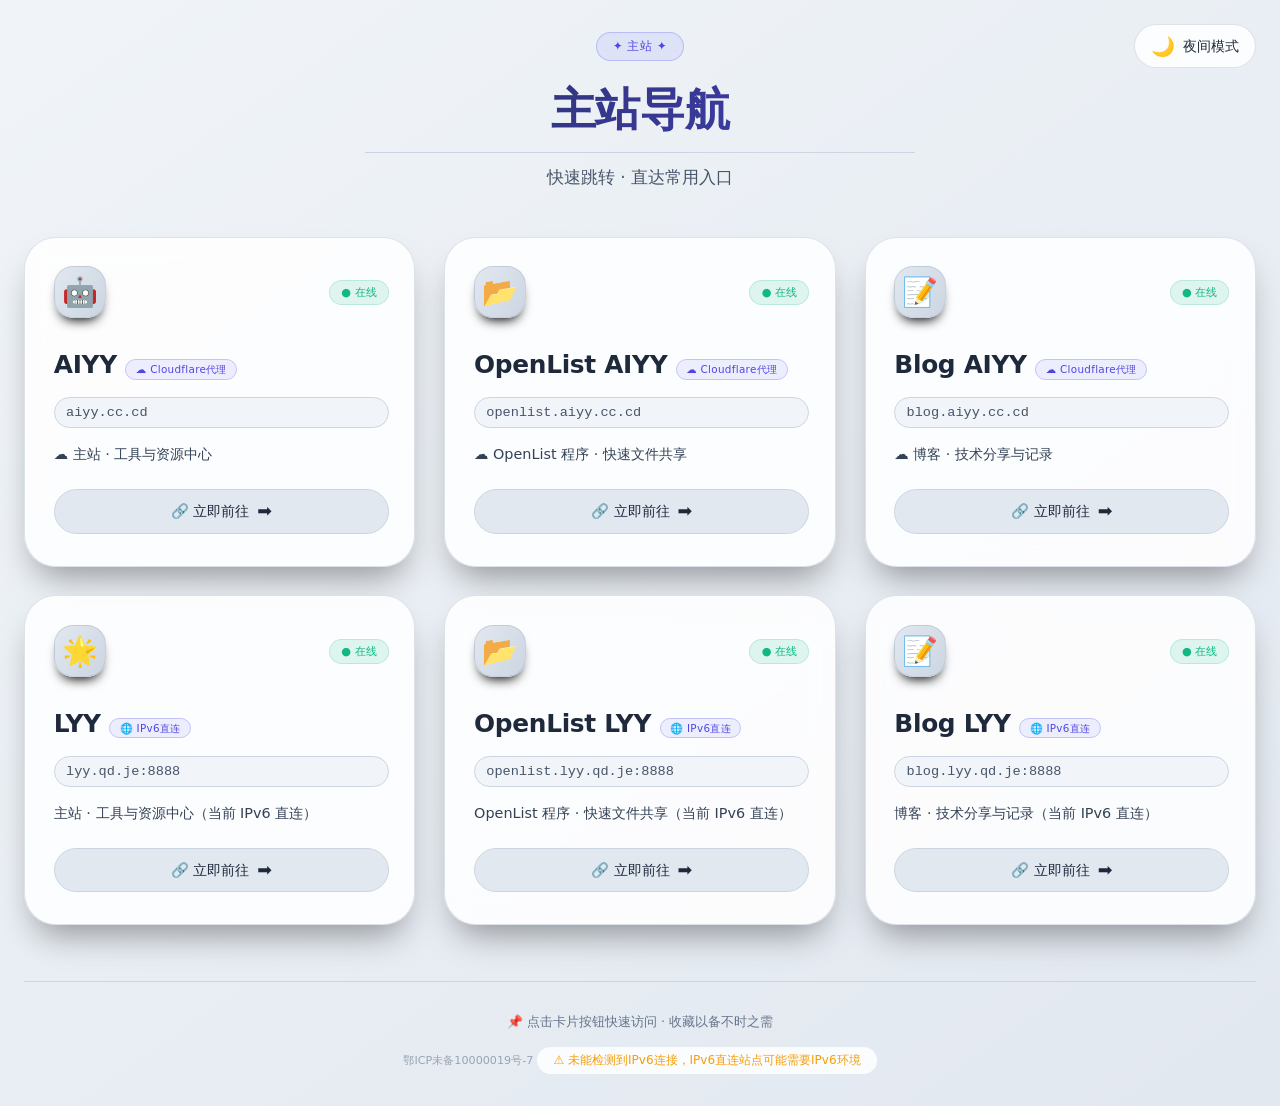
==== index.html @ 5a1389b8 "2026/6/12" ====
<!DOCTYPE html>
<html lang="zh-CN">

<head>
    <meta charset="UTF-8">
    <meta name="viewport" content="width=device-width, initial-scale=1.0, user-scalable=yes">
    <title>主站 · 快速链接入口</title>

    <link rel="stylesheet" href="css/style.css">

</head>

<body>
    <div class="container">
        <div class="header">
            <div class="badge">✦ 主站 ✦</div>
            <h1>主站导航</h1>
            <div class="sub">快速跳转 · 直达常用入口</div>
        </div>

        <div class="grid" id="navGrid"></div>

        <div class="footer">
            <span>📌 点击卡片按钮快速访问 · 收藏以备不时之需</span><br />
            <span style="font-size:0.7rem; opacity:0.6;">鄂ICP未备10000019号-7</span>
        </div>
    </div>

    <script src="js/index.js"></script>

</body>

</html>
---- css/style.css ----
/* 全局变量 - 支持亮色/暗色主题 */
:root {
    /* 暗色主题（默认） */
    --bg-gradient-start: #0a0f1e;
    --bg-gradient-end: #0c1222;
    --text-primary: #eef2ff;
    --text-secondary: #9ca3af;
    --card-bg: rgba(18, 25, 45, 0.65);
    --card-border: rgba(55, 65, 81, 0.5);
    --card-hover-bg: rgba(22, 31, 55, 0.8);
    --badge-bg: rgba(99, 102, 241, 0.2);
    --badge-border: rgba(99, 102, 241, 0.4);
    --badge-text: #a5b4fc;
    --icon-bg-start: #1e293b;
    --icon-bg-end: #0f172a;
    --url-bg: #00000030;
    --url-border: #2d3a4e;
    --url-hover-bg: #3b4b6e;
    --desc-text: #b9c3db;
    --btn-bg: #2d3a5e80;
    --btn-border: #4b5563;
    --btn-hover-bg: #4f46e5;
    --footer-text: #6c7289;
    --footer-border: #1e2a3a;
}

/* 亮色主题 */
[data-theme="light"] {
    --bg-gradient-start: #f0f4f8;
    --bg-gradient-end: #e2e8f0;
    --text-primary: #1e293b;
    --text-secondary: #475569;
    --card-bg: rgba(255, 255, 255, 0.85);
    --card-border: rgba(148, 163, 184, 0.3);
    --card-hover-bg: rgba(255, 255, 255, 0.95);
    --badge-bg: rgba(99, 102, 241, 0.1);
    --badge-border: rgba(99, 102, 241, 0.3);
    --badge-text: #4f46e5;
    --icon-bg-start: #e2e8f0;
    --icon-bg-end: #cbd5e1;
    --url-bg: #f1f5f9;
    --url-border: #cbd5e1;
    --url-hover-bg: #e2e8f0;
    --desc-text: #334155;
    --btn-bg: #e2e8f0;
    --btn-border: #cbd5e1;
    --btn-hover-bg: #4f46e5;
    --footer-text: #64748b;
    --footer-border: #cbd5e1;
}

* {
    margin: 0;
    padding: 0;
    box-sizing: border-box;
}

body {
    background: linear-gradient(145deg, var(--bg-gradient-start) 0%, var(--bg-gradient-end) 100%);
    font-family: 'Inter', system-ui, -apple-system, 'Segoe UI', Roboto, 'Helvetica Neue', sans-serif;
    min-height: 100vh;
    display: flex;
    align-items: center;
    justify-content: center;
    padding: 2rem 1.5rem;
    color: var(--text-primary);
    transition: background 0.3s ease, color 0.3s ease;
}

.container {
    max-width: 1300px;
    width: 100%;
    margin: 0 auto;
}

.header {
    text-align: center;
    margin-bottom: 3rem;
}

/* 主题切换按钮 */
.theme-toggle {
    position: fixed;
    top: 1.5rem;
    right: 1.5rem;
    background: var(--card-bg);
    backdrop-filter: blur(8px);
    border: 1px solid var(--card-border);
    border-radius: 3rem;
    padding: 0.6rem 1rem;
    cursor: pointer;
    display: flex;
    align-items: center;
    gap: 0.5rem;
    font-size: 0.9rem;
    font-weight: 500;
    color: var(--text-primary);
    transition: all 0.2s ease;
    z-index: 1000;
}

.theme-toggle:hover {
    transform: scale(1.02);
    border-color: rgba(99, 102, 241, 0.6);
}

.theme-toggle-icon {
    font-size: 1.2rem;
}

.badge {
    display: inline-block;
    background: var(--badge-bg);
    backdrop-filter: blur(4px);
    border: 1px solid var(--badge-border);
    padding: 0.3rem 1rem;
    border-radius: 40px;
    font-size: 0.75rem;
    letter-spacing: 0.5px;
    font-weight: 500;
    color: var(--badge-text);
    margin-bottom: 1.2rem;
}

h1 {
    font-size: 2.8rem;
    font-weight: 700;
    background: linear-gradient(135deg, var(--text-primary), var(--badge-text));
    background-clip: text;
    -webkit-background-clip: text;
    color: transparent;
    letter-spacing: -0.01em;
    margin-bottom: 0.75rem;
}

.sub {
    font-size: 1.05rem;
    color: var(--text-secondary);
    max-width: 550px;
    margin: 0 auto;
    border-top: 1px solid var(--footer-border);
    padding-top: 0.8rem;
}

.grid {
    display: grid;
    grid-template-columns: repeat(auto-fit, minmax(300px, 1fr));
    gap: 1.8rem;
    margin-top: 1rem;
}

.card {
    background: var(--card-bg);
    backdrop-filter: blur(12px);
    border-radius: 2rem;
    border: 1px solid var(--card-border);
    transition: all 0.3s cubic-bezier(0.2, 0, 0, 1);
    overflow: hidden;
    box-shadow: 0 20px 35px -12px rgba(0, 0, 0, 0.4);
}

.card:hover {
    transform: translateY(-6px);
    border-color: rgba(99, 102, 241, 0.7);
    box-shadow: 0 25px 40px -14px rgba(0, 0, 0, 0.5), 0 0 0 1px rgba(99, 102, 241, 0.2);
    background: var(--card-hover-bg);
}

.card-inner {
    padding: 1.8rem 1.6rem 2rem 1.8rem;
    display: flex;
    flex-direction: column;
    height: 100%;
}

.icon-area {
    display: flex;
    align-items: center;
    justify-content: space-between;
    margin-bottom: 1.5rem;
}

.icon-bg {
    width: 52px;
    height: 52px;
    background: linear-gradient(125deg, var(--icon-bg-start), var(--icon-bg-end));
    border-radius: 1.2rem;
    display: flex;
    align-items: center;
    justify-content: center;
    font-size: 1.8rem;
    box-shadow: inset 0 1px 1px rgba(255, 255, 255, 0.05), 0 8px 12px -6px black;
    border: 1px solid var(--card-border);
}

.status {
    font-size: 0.7rem;
    background: #10b98120;
    padding: 0.25rem 0.7rem;
    border-radius: 30px;
    color: #10b981;
    border: 1px solid #10b98130;
    font-weight: 500;
}

.site-title {
    font-size: 1.55rem;
    font-weight: 600;
    margin: 0.5rem 0 0.4rem 0;
    letter-spacing: -0.3px;
    word-break: break-word;
    color: var(--text-primary);
}

.strategy-badge {
    font-size: 0.65rem;
    background: var(--badge-bg);
    padding: 0.2rem 0.6rem;
    border-radius: 40px;
    font-weight: normal;
    letter-spacing: 0.3px;
    color: var(--badge-text);
    border: 1px solid var(--badge-border);
    white-space: nowrap;
}

.url-display {
    font-family: 'SF Mono', 'Fira Code', monospace;
    font-size: 0.85rem;
    background: var(--url-bg);
    padding: 0.45rem 0.7rem;
    border-radius: 1rem;
    display: inline-block;
    word-break: break-all;
    color: var(--text-secondary);
    border: 1px solid var(--url-border);
    margin: 0.7rem 0 1rem 0;
    width: 100%;
    cursor: pointer;
    transition: all 0.2s;
}

.url-display:hover {
    background: var(--url-hover-bg);
    border-color: #818cf8;
    color: var(--text-primary);
}

.desc {
    font-size: 0.9rem;
    line-height: 1.45;
    color: var(--desc-text);
    margin-bottom: 1.5rem;
    flex: 1;
}

.link-btn {
    display: inline-flex;
    align-items: center;
    justify-content: center;
    gap: 8px;
    background: var(--btn-bg);
    backdrop-filter: blur(2px);
    border: 1px solid var(--btn-border);
    padding: 0.7rem 1rem;
    border-radius: 2rem;
    color: var(--text-primary);
    font-weight: 500;
    text-decoration: none;
    transition: all 0.2s ease;
    font-size: 0.9rem;
    width: 100%;
    text-align: center;
}

.link-btn:hover {
    background: var(--btn-hover-bg);
    border-color: #818cf8;
    color: white;
    box-shadow: 0 6px 14px -6px #4f46e5;
    letter-spacing: 0.3px;
}

.footer {
    margin-top: 3.5rem;
    text-align: center;
    font-size: 0.8rem;
    color: var(--footer-text);
    border-top: 1px solid var(--footer-border);
    padding-top: 2rem;
}

/* IPv6 提示样式 */
#ipv6StatusHint {
    margin-top: 1rem;
    font-size: 0.75rem;
    padding: 0.3rem 1rem;
    background: var(--card-bg);
    border-radius: 20px;
    display: inline-block;
    width: auto;
}

@media (max-width: 640px) {
    body {
        padding: 1.2rem;
    }

    h1 {
        font-size: 2rem;
    }

    .card-inner {
        padding: 1.4rem;
    }

    .site-title {
        font-size: 1.35rem;
        flex-direction: column;
        align-items: flex-start;
    }

    .theme-toggle {
        top: 1rem;
        right: 1rem;
        padding: 0.4rem 0.8rem;
        font-size: 0.8rem;
    }
}
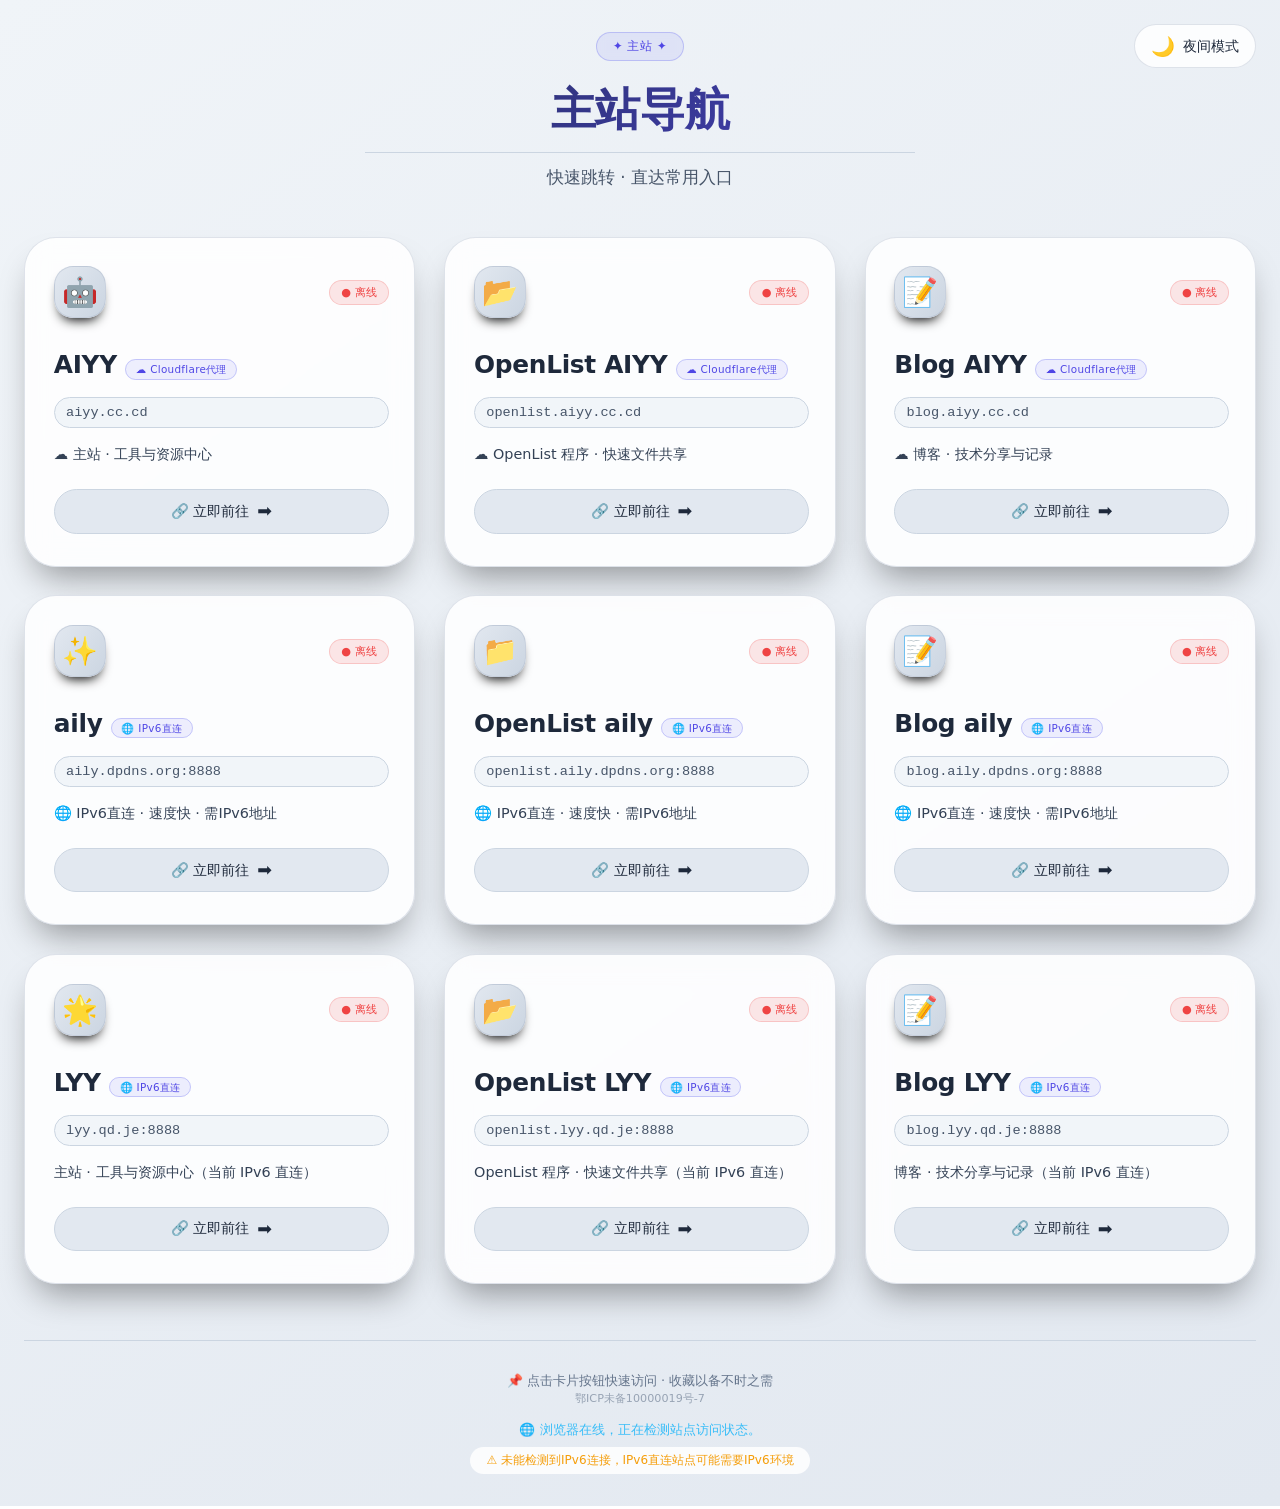
==== commit 5bb7eb9d: "更新 index.html" ====
--- a/index.html
+++ b/index.html
@@ -26,7 +26,7 @@
         </div>
     </div>
 
-    <script src="js/index.js"></script>
+    <script src="js/main.js"></script>
 
 </body>
 
--- a/css/style.css
+++ b/css/style.css
@@ -203,6 +203,30 @@
     font-weight: 500;
 }
 
+.status-pending {
+    background: #fbbf2420;
+    color: #f59e0b;
+    border-color: rgba(245, 158, 11, 0.2);
+}
+
+.status-online {
+    background: #10b98120;
+    color: #10b981;
+    border-color: rgba(16, 185, 129, 0.2);
+}
+
+.status-offline {
+    background: #ef444420;
+    color: #ef4444;
+    border-color: rgba(239, 68, 68, 0.2);
+}
+
+.status-warning {
+    background: #f9731620;
+    color: #f97316;
+    border-color: rgba(249, 115, 22, 0.2);
+}
+
 .site-title {
     font-size: 1.55rem;
     font-weight: 600;
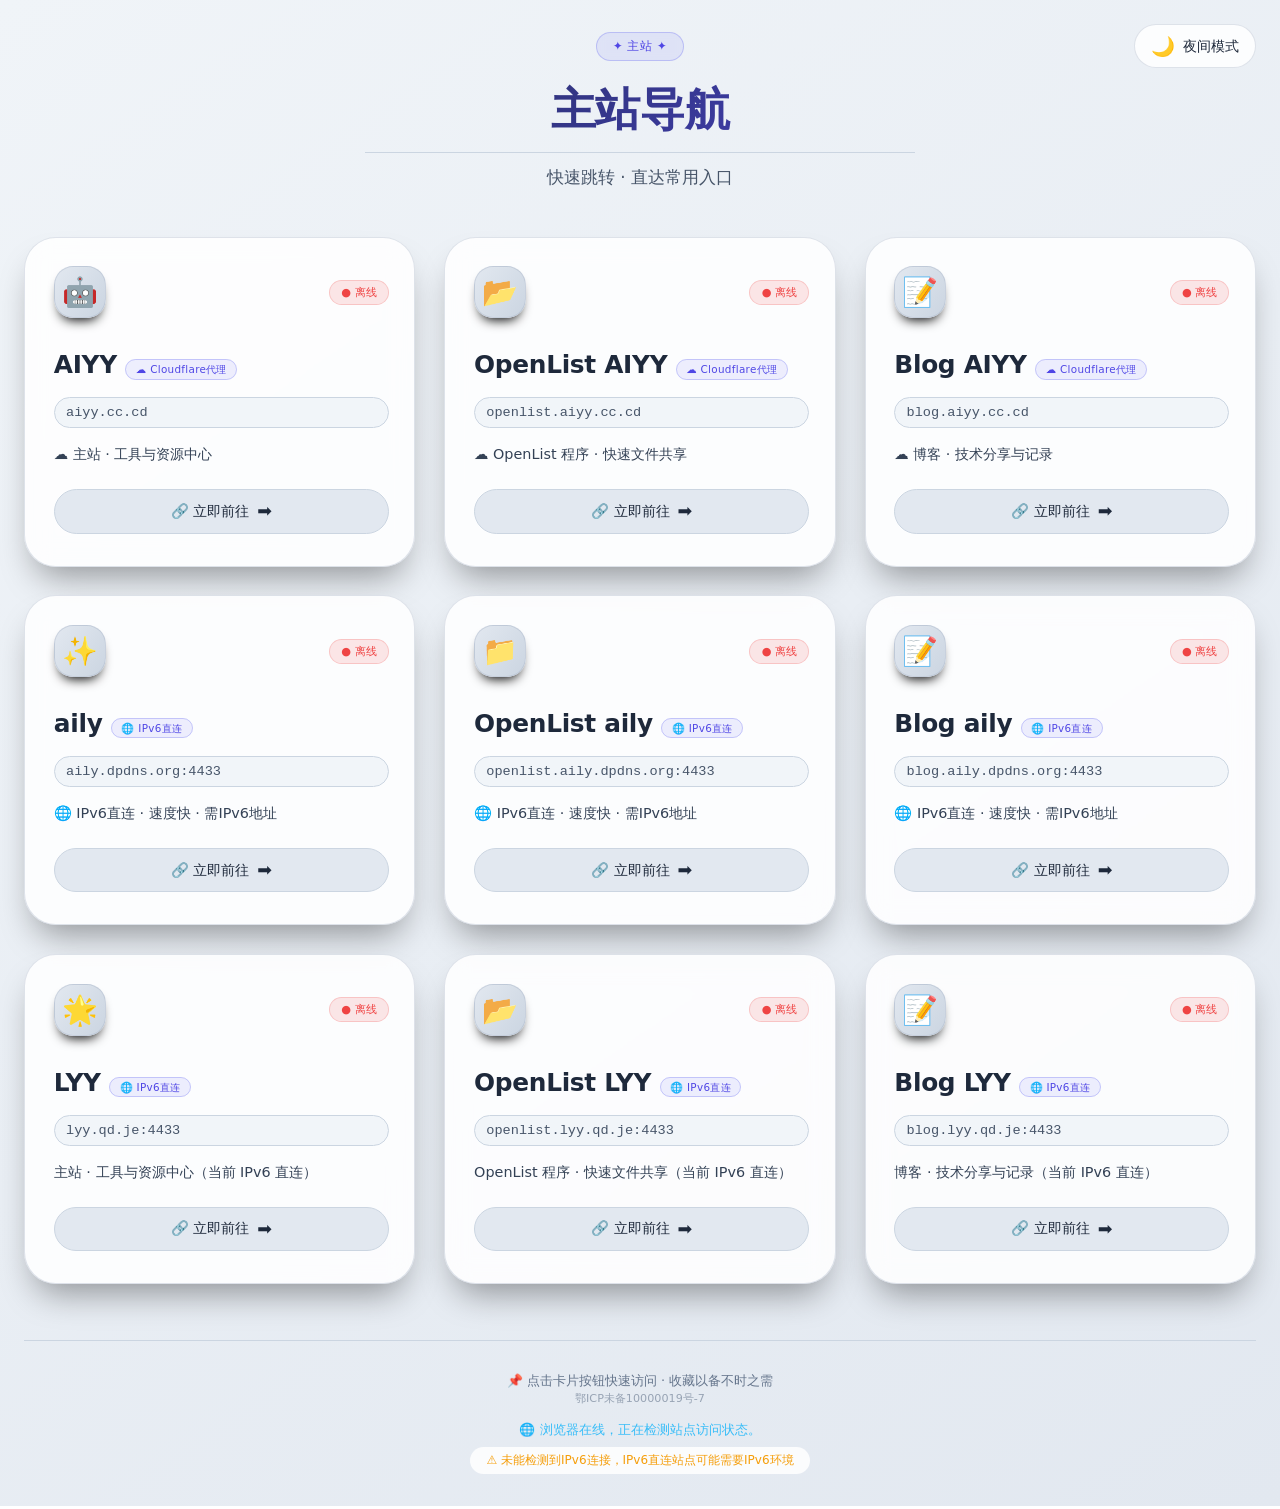
==== commit 54cd51c9: "默认亮色主题" ====
--- a/index.html
+++ b/index.html
@@ -1,5 +1,5 @@
 <!DOCTYPE html>
-<html lang="zh-CN">
+<html lang="zh-CN" data-theme="light">
 
 <head>
     <meta charset="UTF-8">
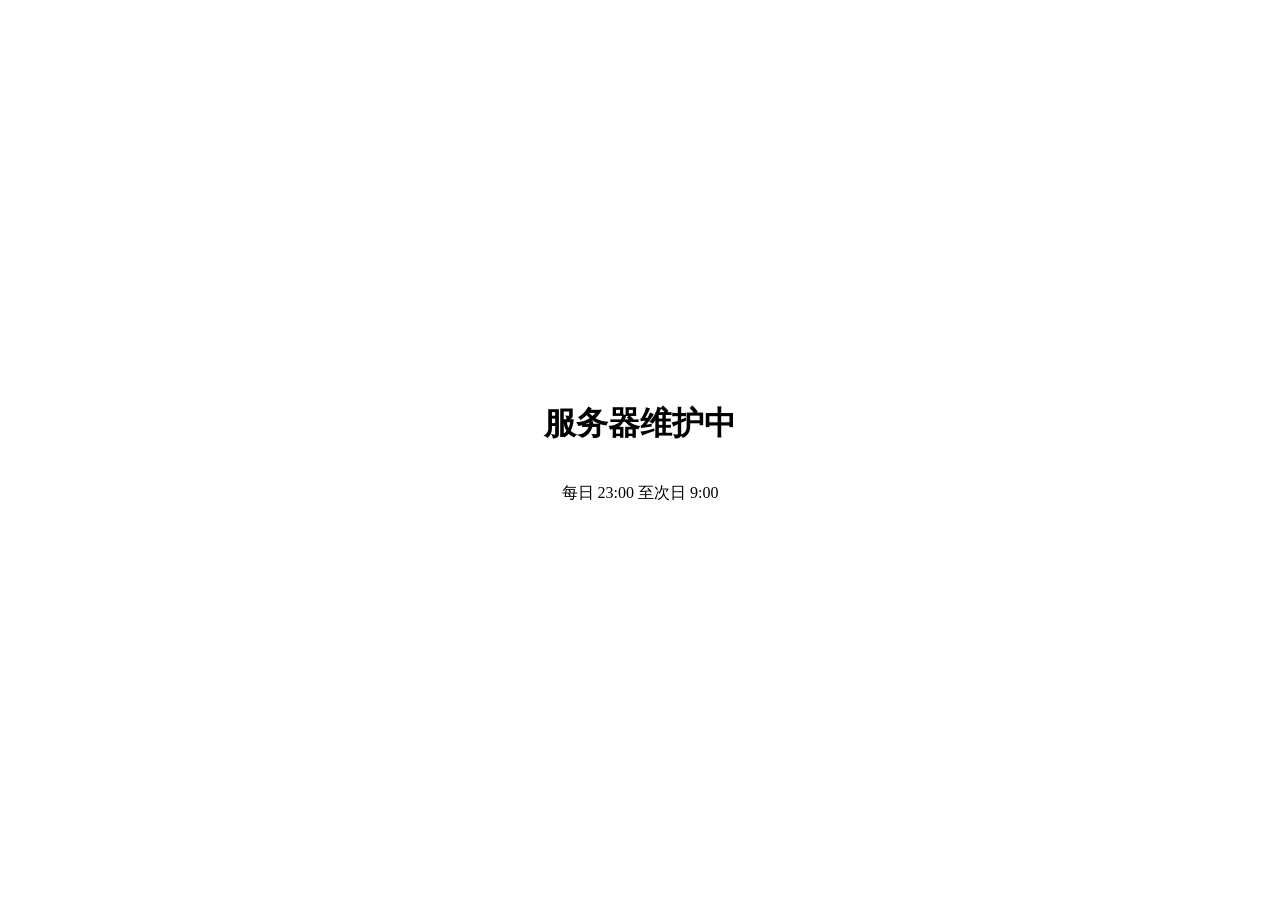
==== commit 2702fe81: "2.26/9/24" ====
--- a/index.html
+++ b/index.html
@@ -4,30 +4,25 @@
 <head>
     <meta charset="UTF-8">
     <meta name="viewport" content="width=device-width, initial-scale=1.0, user-scalable=yes">
-    <title>主站 · 快速链接入口</title>
 
+    <title>服务器维护中 - 个人站</title>
+    <meta name="description" content="本站正在进行服务器维护，维护时间为每日 23:00 至次日 9:00，敬请谅解。">
+    <meta name="robots" content="noindex, nofollow">
+
+    <!-- 预加载关键资源，提升加载速度 -->
+    <link rel="preload" href="css/style.css" as="style">
     <link rel="stylesheet" href="css/style.css">
 
 </head>
 
 <body>
-    <div class="container">
-        <div class="header">
-            <div class="badge">✦ 主站 ✦</div>
-            <h1>主站导航</h1>
-            <div class="sub">快速跳转 · 直达常用入口</div>
-        </div>
+    <main class="container" role="main">
+        <h1>服务器维护中</h1>
+        <p>每日 23:00 至次日 9:00</p>
+    </main>
 
-        <div class="grid" id="navGrid"></div>
-
-        <div class="footer">
-            <span>📌 点击卡片按钮快速访问 · 收藏以备不时之需</span><br />
-            <span style="font-size:0.7rem; opacity:0.6;">鄂ICP未备10000019号-7</span>
-        </div>
-    </div>
-
-    <script src="js/main.js"></script>
-
+    <!-- 脚本放在末尾并用 defer，避免阻塞渲染 -->
+    <script src="js/main.js" defer></script>
 </body>
 
 </html>
--- a/css/style.css
+++ b/css/style.css
@@ -1,353 +1,14 @@
-/* 全局变量 - 支持亮色/暗色主题 */
-:root {
-    /* 暗色主题（默认） */
-    --bg-gradient-start: #0a0f1e;
-    --bg-gradient-end: #0c1222;
-    --text-primary: #eef2ff;
-    --text-secondary: #9ca3af;
-    --card-bg: rgba(18, 25, 45, 0.65);
-    --card-border: rgba(55, 65, 81, 0.5);
-    --card-hover-bg: rgba(22, 31, 55, 0.8);
-    --badge-bg: rgba(99, 102, 241, 0.2);
-    --badge-border: rgba(99, 102, 241, 0.4);
-    --badge-text: #a5b4fc;
-    --icon-bg-start: #1e293b;
-    --icon-bg-end: #0f172a;
-    --url-bg: #00000030;
-    --url-border: #2d3a4e;
-    --url-hover-bg: #3b4b6e;
-    --desc-text: #b9c3db;
-    --btn-bg: #2d3a5e80;
-    --btn-border: #4b5563;
-    --btn-hover-bg: #4f46e5;
-    --footer-text: #6c7289;
-    --footer-border: #1e2a3a;
-}
-
-/* 亮色主题 */
-[data-theme="light"] {
-    --bg-gradient-start: #f0f4f8;
-    --bg-gradient-end: #e2e8f0;
-    --text-primary: #1e293b;
-    --text-secondary: #475569;
-    --card-bg: rgba(255, 255, 255, 0.85);
-    --card-border: rgba(148, 163, 184, 0.3);
-    --card-hover-bg: rgba(255, 255, 255, 0.95);
-    --badge-bg: rgba(99, 102, 241, 0.1);
-    --badge-border: rgba(99, 102, 241, 0.3);
-    --badge-text: #4f46e5;
-    --icon-bg-start: #e2e8f0;
-    --icon-bg-end: #cbd5e1;
-    --url-bg: #f1f5f9;
-    --url-border: #cbd5e1;
-    --url-hover-bg: #e2e8f0;
-    --desc-text: #334155;
-    --btn-bg: #e2e8f0;
-    --btn-border: #cbd5e1;
-    --btn-hover-bg: #4f46e5;
-    --footer-text: #64748b;
-    --footer-border: #cbd5e1;
-}
-
-* {
-    margin: 0;
-    padding: 0;
-    box-sizing: border-box;
-}
-
-body {
-    background: linear-gradient(145deg, var(--bg-gradient-start) 0%, var(--bg-gradient-end) 100%);
-    font-family: 'Inter', system-ui, -apple-system, 'Segoe UI', Roboto, 'Helvetica Neue', sans-serif;
-    min-height: 100vh;
-    display: flex;
-    align-items: center;
-    justify-content: center;
-    padding: 2rem 1.5rem;
-    color: var(--text-primary);
-    transition: background 0.3s ease, color 0.3s ease;
-}
-
-.container {
-    max-width: 1300px;
-    width: 100%;
-    margin: 0 auto;
-}
-
-.header {
-    text-align: center;
-    margin-bottom: 3rem;
-}
-
-/* 主题切换按钮 */
-.theme-toggle {
-    position: fixed;
-    top: 1.5rem;
-    right: 1.5rem;
-    background: var(--card-bg);
-    backdrop-filter: blur(8px);
-    border: 1px solid var(--card-border);
-    border-radius: 3rem;
-    padding: 0.6rem 1rem;
-    cursor: pointer;
-    display: flex;
-    align-items: center;
-    gap: 0.5rem;
-    font-size: 0.9rem;
-    font-weight: 500;
-    color: var(--text-primary);
-    transition: all 0.2s ease;
-    z-index: 1000;
-}
-
-.theme-toggle:hover {
-    transform: scale(1.02);
-    border-color: rgba(99, 102, 241, 0.6);
-}
-
-.theme-toggle-icon {
-    font-size: 1.2rem;
-}
-
-.badge {
-    display: inline-block;
-    background: var(--badge-bg);
-    backdrop-filter: blur(4px);
-    border: 1px solid var(--badge-border);
-    padding: 0.3rem 1rem;
-    border-radius: 40px;
-    font-size: 0.75rem;
-    letter-spacing: 0.5px;
-    font-weight: 500;
-    color: var(--badge-text);
-    margin-bottom: 1.2rem;
-}
-
-h1 {
-    font-size: 2.8rem;
-    font-weight: 700;
-    background: linear-gradient(135deg, var(--text-primary), var(--badge-text));
-    background-clip: text;
-    -webkit-background-clip: text;
-    color: transparent;
-    letter-spacing: -0.01em;
-    margin-bottom: 0.75rem;
-}
-
-.sub {
-    font-size: 1.05rem;
-    color: var(--text-secondary);
-    max-width: 550px;
-    margin: 0 auto;
-    border-top: 1px solid var(--footer-border);
-    padding-top: 0.8rem;
-}
-
-.grid {
-    display: grid;
-    grid-template-columns: repeat(auto-fit, minmax(300px, 1fr));
-    gap: 1.8rem;
-    margin-top: 1rem;
-}
-
-.card {
-    background: var(--card-bg);
-    backdrop-filter: blur(12px);
-    border-radius: 2rem;
-    border: 1px solid var(--card-border);
-    transition: all 0.3s cubic-bezier(0.2, 0, 0, 1);
-    overflow: hidden;
-    box-shadow: 0 20px 35px -12px rgba(0, 0, 0, 0.4);
-}
-
-.card:hover {
-    transform: translateY(-6px);
-    border-color: rgba(99, 102, 241, 0.7);
-    box-shadow: 0 25px 40px -14px rgba(0, 0, 0, 0.5), 0 0 0 1px rgba(99, 102, 241, 0.2);
-    background: var(--card-hover-bg);
-}
-
-.card-inner {
-    padding: 1.8rem 1.6rem 2rem 1.8rem;
-    display: flex;
-    flex-direction: column;
-    height: 100%;
-}
-
-.icon-area {
-    display: flex;
-    align-items: center;
-    justify-content: space-between;
-    margin-bottom: 1.5rem;
-}
-
-.icon-bg {
-    width: 52px;
-    height: 52px;
-    background: linear-gradient(125deg, var(--icon-bg-start), var(--icon-bg-end));
-    border-radius: 1.2rem;
-    display: flex;
-    align-items: center;
-    justify-content: center;
-    font-size: 1.8rem;
-    box-shadow: inset 0 1px 1px rgba(255, 255, 255, 0.05), 0 8px 12px -6px black;
-    border: 1px solid var(--card-border);
-}
-
-.status {
-    font-size: 0.7rem;
-    background: #10b98120;
-    padding: 0.25rem 0.7rem;
-    border-radius: 30px;
-    color: #10b981;
-    border: 1px solid #10b98130;
-    font-weight: 500;
-}
-
-.status-pending {
-    background: #fbbf2420;
-    color: #f59e0b;
-    border-color: rgba(245, 158, 11, 0.2);
-}
-
-.status-online {
-    background: #10b98120;
-    color: #10b981;
-    border-color: rgba(16, 185, 129, 0.2);
-}
-
-.status-offline {
-    background: #ef444420;
-    color: #ef4444;
-    border-color: rgba(239, 68, 68, 0.2);
-}
-
-.status-warning {
-    background: #f9731620;
-    color: #f97316;
-    border-color: rgba(249, 115, 22, 0.2);
-}
-
-.site-title {
-    font-size: 1.55rem;
-    font-weight: 600;
-    margin: 0.5rem 0 0.4rem 0;
-    letter-spacing: -0.3px;
-    word-break: break-word;
-    color: var(--text-primary);
-}
-
-.strategy-badge {
-    font-size: 0.65rem;
-    background: var(--badge-bg);
-    padding: 0.2rem 0.6rem;
-    border-radius: 40px;
-    font-weight: normal;
-    letter-spacing: 0.3px;
-    color: var(--badge-text);
-    border: 1px solid var(--badge-border);
-    white-space: nowrap;
-}
-
-.url-display {
-    font-family: 'SF Mono', 'Fira Code', monospace;
-    font-size: 0.85rem;
-    background: var(--url-bg);
-    padding: 0.45rem 0.7rem;
-    border-radius: 1rem;
-    display: inline-block;
-    word-break: break-all;
-    color: var(--text-secondary);
-    border: 1px solid var(--url-border);
-    margin: 0.7rem 0 1rem 0;
-    width: 100%;
-    cursor: pointer;
-    transition: all 0.2s;
-}
-
-.url-display:hover {
-    background: var(--url-hover-bg);
-    border-color: #818cf8;
-    color: var(--text-primary);
-}
-
-.desc {
-    font-size: 0.9rem;
-    line-height: 1.45;
-    color: var(--desc-text);
-    margin-bottom: 1.5rem;
-    flex: 1;
-}
-
-.link-btn {
-    display: inline-flex;
-    align-items: center;
-    justify-content: center;
-    gap: 8px;
-    background: var(--btn-bg);
-    backdrop-filter: blur(2px);
-    border: 1px solid var(--btn-border);
-    padding: 0.7rem 1rem;
-    border-radius: 2rem;
-    color: var(--text-primary);
-    font-weight: 500;
-    text-decoration: none;
-    transition: all 0.2s ease;
-    font-size: 0.9rem;
-    width: 100%;
-    text-align: center;
-}
-
-.link-btn:hover {
-    background: var(--btn-hover-bg);
-    border-color: #818cf8;
-    color: white;
-    box-shadow: 0 6px 14px -6px #4f46e5;
-    letter-spacing: 0.3px;
-}
-
-.footer {
-    margin-top: 3.5rem;
-    text-align: center;
-    font-size: 0.8rem;
-    color: var(--footer-text);
-    border-top: 1px solid var(--footer-border);
-    padding-top: 2rem;
-}
-
-/* IPv6 提示样式 */
-#ipv6StatusHint {
-    margin-top: 1rem;
-    font-size: 0.75rem;
-    padding: 0.3rem 1rem;
-    background: var(--card-bg);
-    border-radius: 20px;
-    display: inline-block;
-    width: auto;
-}
-
-@media (max-width: 640px) {
-    body {
-        padding: 1.2rem;
-    }
-
-    h1 {
-        font-size: 2rem;
-    }
-
-    .card-inner {
-        padding: 1.4rem;
-    }
-
-    .site-title {
-        font-size: 1.35rem;
-        flex-direction: column;
-        align-items: flex-start;
-    }
-
-    .theme-toggle {
-        top: 1rem;
-        right: 1rem;
-        padding: 0.4rem 0.8rem;
-        font-size: 0.8rem;
-    }
-}+        html, body {
+            margin: 0;
+            padding: 0;
+        }
+        .container {
+            display: flex;
+            flex-direction: column;
+            align-items: center;
+            justify-content: center;
+            min-height: 100vh;
+            text-align: center;
+            padding: 1rem;
+            box-sizing: border-box;
+        }
--- a/css/style.css
+++ b/css/style.css
@@ -1,353 +1,14 @@
-/* 全局变量 - 支持亮色/暗色主题 */
-:root {
-    /* 暗色主题（默认） */
-    --bg-gradient-start: #0a0f1e;
-    --bg-gradient-end: #0c1222;
-    --text-primary: #eef2ff;
-    --text-secondary: #9ca3af;
-    --card-bg: rgba(18, 25, 45, 0.65);
-    --card-border: rgba(55, 65, 81, 0.5);
-    --card-hover-bg: rgba(22, 31, 55, 0.8);
-    --badge-bg: rgba(99, 102, 241, 0.2);
-    --badge-border: rgba(99, 102, 241, 0.4);
-    --badge-text: #a5b4fc;
-    --icon-bg-start: #1e293b;
-    --icon-bg-end: #0f172a;
-    --url-bg: #00000030;
-    --url-border: #2d3a4e;
-    --url-hover-bg: #3b4b6e;
-    --desc-text: #b9c3db;
-    --btn-bg: #2d3a5e80;
-    --btn-border: #4b5563;
-    --btn-hover-bg: #4f46e5;
-    --footer-text: #6c7289;
-    --footer-border: #1e2a3a;
-}
-
-/* 亮色主题 */
-[data-theme="light"] {
-    --bg-gradient-start: #f0f4f8;
-    --bg-gradient-end: #e2e8f0;
-    --text-primary: #1e293b;
-    --text-secondary: #475569;
-    --card-bg: rgba(255, 255, 255, 0.85);
-    --card-border: rgba(148, 163, 184, 0.3);
-    --card-hover-bg: rgba(255, 255, 255, 0.95);
-    --badge-bg: rgba(99, 102, 241, 0.1);
-    --badge-border: rgba(99, 102, 241, 0.3);
-    --badge-text: #4f46e5;
-    --icon-bg-start: #e2e8f0;
-    --icon-bg-end: #cbd5e1;
-    --url-bg: #f1f5f9;
-    --url-border: #cbd5e1;
-    --url-hover-bg: #e2e8f0;
-    --desc-text: #334155;
-    --btn-bg: #e2e8f0;
-    --btn-border: #cbd5e1;
-    --btn-hover-bg: #4f46e5;
-    --footer-text: #64748b;
-    --footer-border: #cbd5e1;
-}
-
-* {
-    margin: 0;
-    padding: 0;
-    box-sizing: border-box;
-}
-
-body {
-    background: linear-gradient(145deg, var(--bg-gradient-start) 0%, var(--bg-gradient-end) 100%);
-    font-family: 'Inter', system-ui, -apple-system, 'Segoe UI', Roboto, 'Helvetica Neue', sans-serif;
-    min-height: 100vh;
-    display: flex;
-    align-items: center;
-    justify-content: center;
-    padding: 2rem 1.5rem;
-    color: var(--text-primary);
-    transition: background 0.3s ease, color 0.3s ease;
-}
-
-.container {
-    max-width: 1300px;
-    width: 100%;
-    margin: 0 auto;
-}
-
-.header {
-    text-align: center;
-    margin-bottom: 3rem;
-}
-
-/* 主题切换按钮 */
-.theme-toggle {
-    position: fixed;
-    top: 1.5rem;
-    right: 1.5rem;
-    background: var(--card-bg);
-    backdrop-filter: blur(8px);
-    border: 1px solid var(--card-border);
-    border-radius: 3rem;
-    padding: 0.6rem 1rem;
-    cursor: pointer;
-    display: flex;
-    align-items: center;
-    gap: 0.5rem;
-    font-size: 0.9rem;
-    font-weight: 500;
-    color: var(--text-primary);
-    transition: all 0.2s ease;
-    z-index: 1000;
-}
-
-.theme-toggle:hover {
-    transform: scale(1.02);
-    border-color: rgba(99, 102, 241, 0.6);
-}
-
-.theme-toggle-icon {
-    font-size: 1.2rem;
-}
-
-.badge {
-    display: inline-block;
-    background: var(--badge-bg);
-    backdrop-filter: blur(4px);
-    border: 1px solid var(--badge-border);
-    padding: 0.3rem 1rem;
-    border-radius: 40px;
-    font-size: 0.75rem;
-    letter-spacing: 0.5px;
-    font-weight: 500;
-    color: var(--badge-text);
-    margin-bottom: 1.2rem;
-}
-
-h1 {
-    font-size: 2.8rem;
-    font-weight: 700;
-    background: linear-gradient(135deg, var(--text-primary), var(--badge-text));
-    background-clip: text;
-    -webkit-background-clip: text;
-    color: transparent;
-    letter-spacing: -0.01em;
-    margin-bottom: 0.75rem;
-}
-
-.sub {
-    font-size: 1.05rem;
-    color: var(--text-secondary);
-    max-width: 550px;
-    margin: 0 auto;
-    border-top: 1px solid var(--footer-border);
-    padding-top: 0.8rem;
-}
-
-.grid {
-    display: grid;
-    grid-template-columns: repeat(auto-fit, minmax(300px, 1fr));
-    gap: 1.8rem;
-    margin-top: 1rem;
-}
-
-.card {
-    background: var(--card-bg);
-    backdrop-filter: blur(12px);
-    border-radius: 2rem;
-    border: 1px solid var(--card-border);
-    transition: all 0.3s cubic-bezier(0.2, 0, 0, 1);
-    overflow: hidden;
-    box-shadow: 0 20px 35px -12px rgba(0, 0, 0, 0.4);
-}
-
-.card:hover {
-    transform: translateY(-6px);
-    border-color: rgba(99, 102, 241, 0.7);
-    box-shadow: 0 25px 40px -14px rgba(0, 0, 0, 0.5), 0 0 0 1px rgba(99, 102, 241, 0.2);
-    background: var(--card-hover-bg);
-}
-
-.card-inner {
-    padding: 1.8rem 1.6rem 2rem 1.8rem;
-    display: flex;
-    flex-direction: column;
-    height: 100%;
-}
-
-.icon-area {
-    display: flex;
-    align-items: center;
-    justify-content: space-between;
-    margin-bottom: 1.5rem;
-}
-
-.icon-bg {
-    width: 52px;
-    height: 52px;
-    background: linear-gradient(125deg, var(--icon-bg-start), var(--icon-bg-end));
-    border-radius: 1.2rem;
-    display: flex;
-    align-items: center;
-    justify-content: center;
-    font-size: 1.8rem;
-    box-shadow: inset 0 1px 1px rgba(255, 255, 255, 0.05), 0 8px 12px -6px black;
-    border: 1px solid var(--card-border);
-}
-
-.status {
-    font-size: 0.7rem;
-    background: #10b98120;
-    padding: 0.25rem 0.7rem;
-    border-radius: 30px;
-    color: #10b981;
-    border: 1px solid #10b98130;
-    font-weight: 500;
-}
-
-.status-pending {
-    background: #fbbf2420;
-    color: #f59e0b;
-    border-color: rgba(245, 158, 11, 0.2);
-}
-
-.status-online {
-    background: #10b98120;
-    color: #10b981;
-    border-color: rgba(16, 185, 129, 0.2);
-}
-
-.status-offline {
-    background: #ef444420;
-    color: #ef4444;
-    border-color: rgba(239, 68, 68, 0.2);
-}
-
-.status-warning {
-    background: #f9731620;
-    color: #f97316;
-    border-color: rgba(249, 115, 22, 0.2);
-}
-
-.site-title {
-    font-size: 1.55rem;
-    font-weight: 600;
-    margin: 0.5rem 0 0.4rem 0;
-    letter-spacing: -0.3px;
-    word-break: break-word;
-    color: var(--text-primary);
-}
-
-.strategy-badge {
-    font-size: 0.65rem;
-    background: var(--badge-bg);
-    padding: 0.2rem 0.6rem;
-    border-radius: 40px;
-    font-weight: normal;
-    letter-spacing: 0.3px;
-    color: var(--badge-text);
-    border: 1px solid var(--badge-border);
-    white-space: nowrap;
-}
-
-.url-display {
-    font-family: 'SF Mono', 'Fira Code', monospace;
-    font-size: 0.85rem;
-    background: var(--url-bg);
-    padding: 0.45rem 0.7rem;
-    border-radius: 1rem;
-    display: inline-block;
-    word-break: break-all;
-    color: var(--text-secondary);
-    border: 1px solid var(--url-border);
-    margin: 0.7rem 0 1rem 0;
-    width: 100%;
-    cursor: pointer;
-    transition: all 0.2s;
-}
-
-.url-display:hover {
-    background: var(--url-hover-bg);
-    border-color: #818cf8;
-    color: var(--text-primary);
-}
-
-.desc {
-    font-size: 0.9rem;
-    line-height: 1.45;
-    color: var(--desc-text);
-    margin-bottom: 1.5rem;
-    flex: 1;
-}
-
-.link-btn {
-    display: inline-flex;
-    align-items: center;
-    justify-content: center;
-    gap: 8px;
-    background: var(--btn-bg);
-    backdrop-filter: blur(2px);
-    border: 1px solid var(--btn-border);
-    padding: 0.7rem 1rem;
-    border-radius: 2rem;
-    color: var(--text-primary);
-    font-weight: 500;
-    text-decoration: none;
-    transition: all 0.2s ease;
-    font-size: 0.9rem;
-    width: 100%;
-    text-align: center;
-}
-
-.link-btn:hover {
-    background: var(--btn-hover-bg);
-    border-color: #818cf8;
-    color: white;
-    box-shadow: 0 6px 14px -6px #4f46e5;
-    letter-spacing: 0.3px;
-}
-
-.footer {
-    margin-top: 3.5rem;
-    text-align: center;
-    font-size: 0.8rem;
-    color: var(--footer-text);
-    border-top: 1px solid var(--footer-border);
-    padding-top: 2rem;
-}
-
-/* IPv6 提示样式 */
-#ipv6StatusHint {
-    margin-top: 1rem;
-    font-size: 0.75rem;
-    padding: 0.3rem 1rem;
-    background: var(--card-bg);
-    border-radius: 20px;
-    display: inline-block;
-    width: auto;
-}
-
-@media (max-width: 640px) {
-    body {
-        padding: 1.2rem;
-    }
-
-    h1 {
-        font-size: 2rem;
-    }
-
-    .card-inner {
-        padding: 1.4rem;
-    }
-
-    .site-title {
-        font-size: 1.35rem;
-        flex-direction: column;
-        align-items: flex-start;
-    }
-
-    .theme-toggle {
-        top: 1rem;
-        right: 1rem;
-        padding: 0.4rem 0.8rem;
-        font-size: 0.8rem;
-    }
-}+        html, body {
+            margin: 0;
+            padding: 0;
+        }
+        .container {
+            display: flex;
+            flex-direction: column;
+            align-items: center;
+            justify-content: center;
+            min-height: 100vh;
+            text-align: center;
+            padding: 1rem;
+            box-sizing: border-box;
+        }
